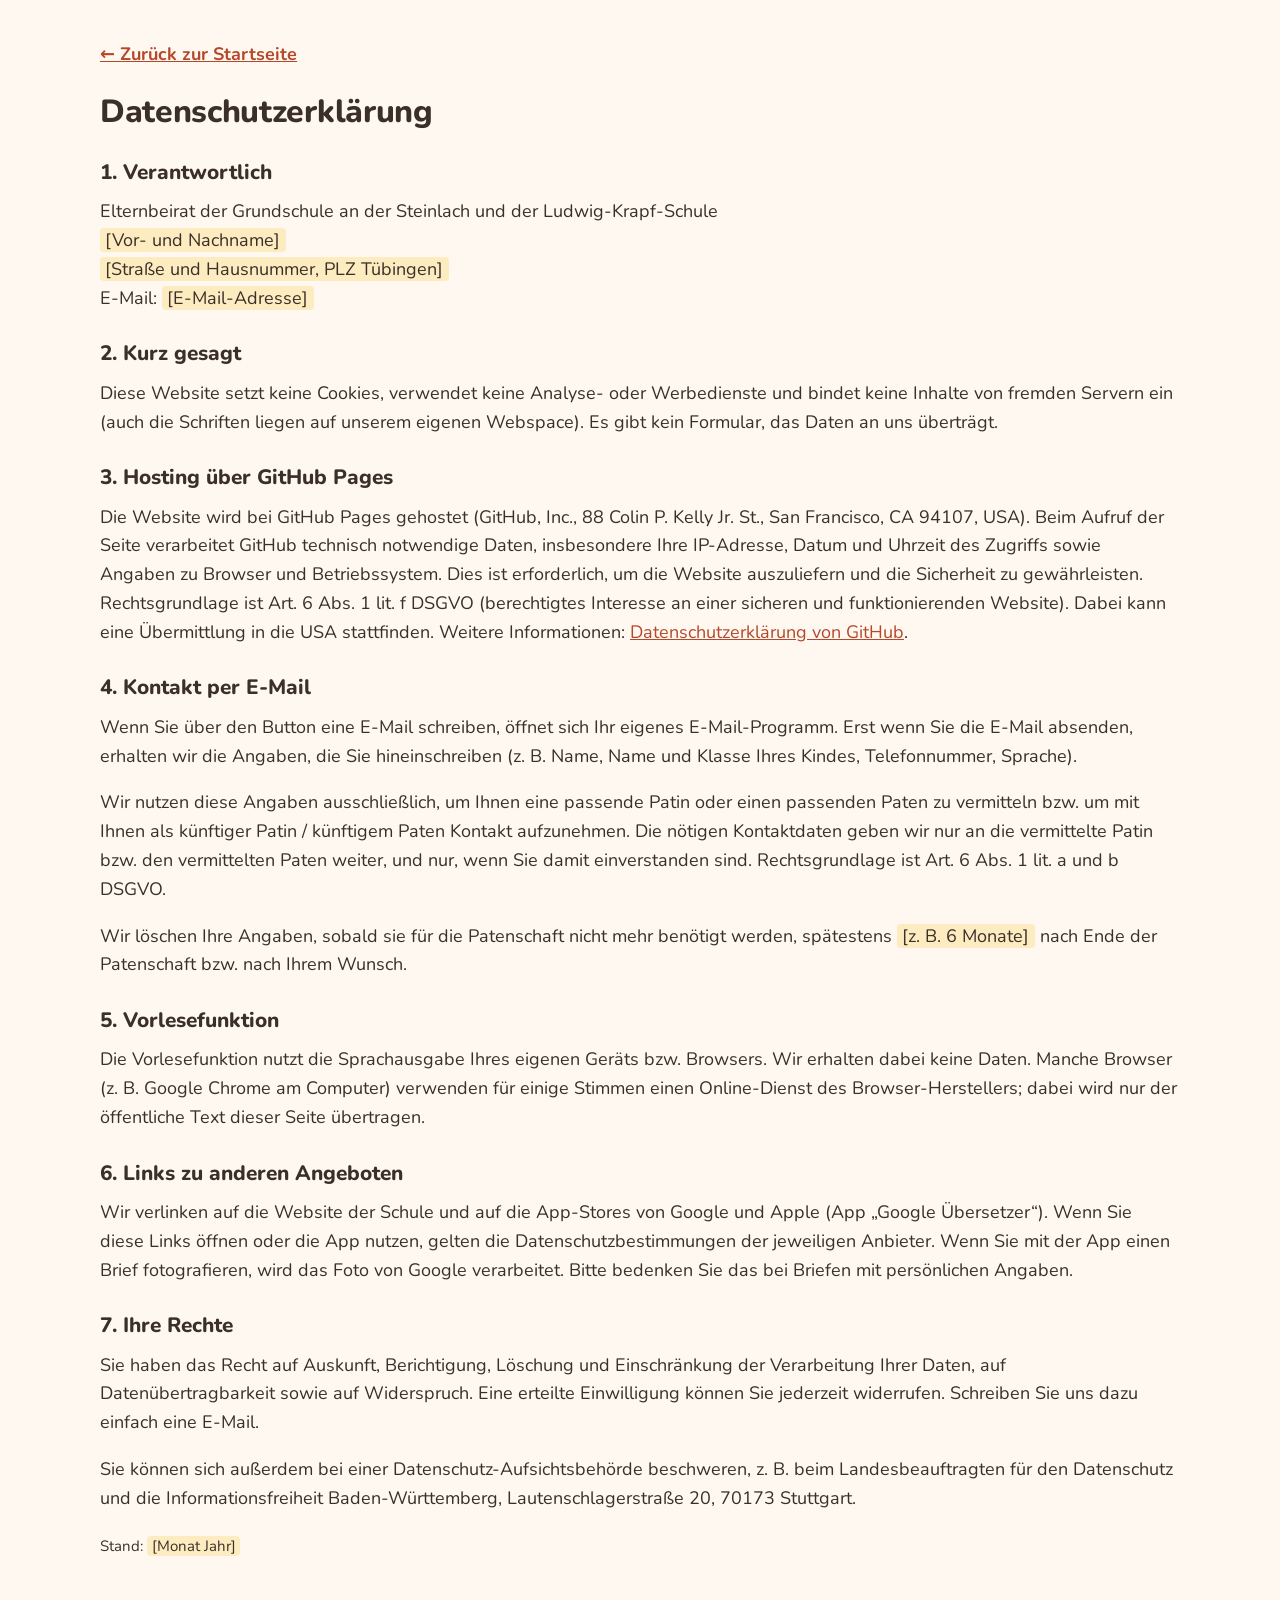
==== datenschutz.html @ a1017243 "Erste Version" ====
<!DOCTYPE html>
<html lang="de">
<head>
  <meta charset="utf-8">
  <meta name="viewport" content="width=device-width, initial-scale=1">
  <title>Datenschutz – Patenschaften Steinlach & Ludwig-Krapf-Schule</title>
  <meta name="robots" content="noindex">
  <link rel="stylesheet" href="style.css">
</head>
<body>
  <main class="legal wrap">
    <a class="backlink" href="index.html">← Zurück zur Startseite</a>
    <h1>Datenschutzerklärung</h1>

    <!-- Alle gelb markierten Stellen (class="ph") bitte ersetzen.
         Diese Vorlage ersetzt keine Rechtsberatung. Bitte vor Veröffentlichung prüfen lassen. -->

    <h2>1. Verantwortlich</h2>
    <p>
      Elternbeirat der Grundschule an der Steinlach und der Ludwig-Krapf-Schule<br>
      <span class="ph">[Vor- und Nachname]</span><br>
      <span class="ph">[Straße und Hausnummer, PLZ Tübingen]</span><br>
      E-Mail: <span class="ph">[E-Mail-Adresse]</span>
    </p>

    <h2>2. Kurz gesagt</h2>
    <p>Diese Website setzt keine Cookies, verwendet keine Analyse- oder Werbedienste und bindet keine Inhalte von fremden Servern ein (auch die Schriften liegen auf unserem eigenen Webspace). Es gibt kein Formular, das Daten an uns überträgt.</p>

    <h2>3. Hosting über GitHub Pages</h2>
    <p>Die Website wird bei GitHub Pages gehostet (GitHub, Inc., 88 Colin P. Kelly Jr. St., San Francisco, CA 94107, USA). Beim Aufruf der Seite verarbeitet GitHub technisch notwendige Daten, insbesondere Ihre IP-Adresse, Datum und Uhrzeit des Zugriffs sowie Angaben zu Browser und Betriebssystem. Dies ist erforderlich, um die Website auszuliefern und die Sicherheit zu gewährleisten. Rechtsgrundlage ist Art. 6 Abs. 1 lit. f DSGVO (berechtigtes Interesse an einer sicheren und funktionierenden Website). Dabei kann eine Übermittlung in die USA stattfinden. Weitere Informationen: <a href="https://docs.github.com/de/site-policy/privacy-policies/github-general-privacy-statement" target="_blank" rel="noopener">Datenschutzerklärung von GitHub</a>.</p>

    <h2>4. Kontakt per E-Mail</h2>
    <p>Wenn Sie über den Button eine E-Mail schreiben, öffnet sich Ihr eigenes E-Mail-Programm. Erst wenn Sie die E-Mail absenden, erhalten wir die Angaben, die Sie hineinschreiben (z. B. Name, Name und Klasse Ihres Kindes, Telefonnummer, Sprache).</p>
    <p>Wir nutzen diese Angaben ausschließlich, um Ihnen eine passende Patin oder einen passenden Paten zu vermitteln bzw. um mit Ihnen als künftiger Patin / künftigem Paten Kontakt aufzunehmen. Die nötigen Kontaktdaten geben wir nur an die vermittelte Patin bzw. den vermittelten Paten weiter, und nur, wenn Sie damit einverstanden sind. Rechtsgrundlage ist Art. 6 Abs. 1 lit. a und b DSGVO.</p>
    <p>Wir löschen Ihre Angaben, sobald sie für die Patenschaft nicht mehr benötigt werden, spätestens <span class="ph">[z. B. 6 Monate]</span> nach Ende der Patenschaft bzw. nach Ihrem Wunsch.</p>

    <h2>5. Vorlesefunktion</h2>
    <p>Die Vorlesefunktion nutzt die Sprachausgabe Ihres eigenen Geräts bzw. Browsers. Wir erhalten dabei keine Daten. Manche Browser (z. B. Google Chrome am Computer) verwenden für einige Stimmen einen Online-Dienst des Browser-Herstellers; dabei wird nur der öffentliche Text dieser Seite übertragen.</p>

    <h2>6. Links zu anderen Angeboten</h2>
    <p>Wir verlinken auf die Website der Schule und auf die App-Stores von Google und Apple (App „Google Übersetzer“). Wenn Sie diese Links öffnen oder die App nutzen, gelten die Datenschutzbestimmungen der jeweiligen Anbieter. Wenn Sie mit der App einen Brief fotografieren, wird das Foto von Google verarbeitet. Bitte bedenken Sie das bei Briefen mit persönlichen Angaben.</p>

    <h2>7. Ihre Rechte</h2>
    <p>Sie haben das Recht auf Auskunft, Berichtigung, Löschung und Einschränkung der Verarbeitung Ihrer Daten, auf Datenübertragbarkeit sowie auf Widerspruch. Eine erteilte Einwilligung können Sie jederzeit widerrufen. Schreiben Sie uns dazu einfach eine E-Mail.</p>
    <p>Sie können sich außerdem bei einer Datenschutz-Aufsichtsbehörde beschweren, z. B. beim Landesbeauftragten für den Datenschutz und die Informationsfreiheit Baden-Württemberg, Lautenschlagerstraße 20, 70173 Stuttgart.</p>

    <p><small>Stand: <span class="ph">[Monat Jahr]</span></small></p>
  </main>
</body>
</html>
---- style.css ----
/* Schriften liegen lokal (keine Verbindung zu Google Fonts – datenschutzfreundlich) */
@font-face { font-family: "Nunito"; font-style: normal; font-display: swap; font-weight: 300 900;
  src: url("fonts/nunito-latin-wght-normal.woff2") format("woff2-variations");
  unicode-range: U+0000-00FF,U+0131,U+0152-0153,U+02BB-02BC,U+02C6,U+02DA,U+02DC,U+0304,U+0308,U+0329,U+2000-206F,U+20AC,U+2122,U+2191,U+2193,U+2212,U+2215,U+FEFF,U+FFFD; }
@font-face { font-family: "Nunito"; font-style: normal; font-display: swap; font-weight: 300 900;
  src: url("fonts/nunito-latin-ext-wght-normal.woff2") format("woff2-variations");
  unicode-range: U+0100-02BA,U+02BD-02C5,U+02C7-02CC,U+02CE-02D7,U+02DD-02FF,U+0304,U+0308,U+0329,U+1D00-1DBF,U+1E00-1E9F,U+1EF2-1EFF,U+2020,U+20A0-20AB,U+20AD-20C0,U+2113,U+2C60-2C7F,U+A720-A7FF; }
@font-face { font-family: "Nunito"; font-style: normal; font-display: swap; font-weight: 300 900;
  src: url("fonts/nunito-cyrillic-wght-normal.woff2") format("woff2-variations");
  unicode-range: U+0301,U+0400-045F,U+0490-0491,U+04B0-04B1,U+2116; }
@font-face { font-family: "Vazirmatn"; font-style: normal; font-display: swap; font-weight: 100 900;
  src: url("fonts/vazirmatn-arabic-wght-normal.woff2") format("woff2-variations");
  unicode-range: U+0600-06FF,U+0750-077F,U+0870-088E,U+0890-0891,U+0897-08E1,U+08E3-08FF,U+200C-200E,U+2010-2011,U+204F,U+2E41,U+FB50-FDFF,U+FE70-FE74,U+FE76-FEFC; }

:root {
  --bg: #FFF8F0;
  --surface: #FFFFFF;
  --ink: #3B2F2A;
  --muted: #6B5A51;
  --line: #EEDFD2;
  --primary: #B5482A;
  --primary-dark: #963A20;
  --sun: #F6C453;
  --sun-soft: #FDECC0;
  --rose-soft: #F9DCD2;
  --leaf: #2F6E5F;
  --leaf-soft: #DCEFE8;
  --radius: 22px;
  --shadow: 0 10px 30px -12px rgba(120, 70, 40, .25);
  --font: "Nunito", "Segoe UI", system-ui, -apple-system, Roboto, "Noto Sans", sans-serif;
}

*, *::before, *::after { box-sizing: border-box; }
html { scroll-behavior: smooth; -webkit-text-size-adjust: 100%; }
body {
  margin: 0; background: var(--bg); color: var(--ink);
  font-family: var(--font); font-size: 1.125rem; line-height: 1.6;
}
html[dir="rtl"] body, .rtl-font { font-family: "Vazirmatn", "Noto Naskh Arabic", "Segoe UI", Tahoma, sans-serif; line-height: 1.85; }

img, svg { max-width: 100%; }
a { color: var(--primary); }
h1, h2, h3 { line-height: 1.2; margin: 0 0 .6em; font-weight: 800; }
h1 { font-size: clamp(2rem, 5.5vw, 3.1rem); letter-spacing: -.01em; }
h2 { font-size: clamp(1.5rem, 3.6vw, 2rem); }
p { margin: 0 0 1em; }
.wrap { width: min(1080px, 100% - 2.5rem); margin-inline: auto; }

.skip { position: absolute; inset-inline-start: -999px; top: 0; background: var(--ink); color: #fff; padding: .6rem 1rem; z-index: 99; }
.skip:focus { inset-inline-start: 1rem; }
:focus-visible { outline: 3px solid var(--sun); outline-offset: 3px; border-radius: 8px; }

/* ---------- Sprachleiste ---------- */
.langbar { background: var(--surface); border-bottom: 1px solid var(--line); position: sticky; top: 0; z-index: 10; }
.langbar__inner { width: min(1080px, 100% - 1.5rem); margin-inline: auto; padding: .75rem 0; display: flex; align-items: center; gap: .5rem 1rem; flex-wrap: wrap; }
.langbar__label { margin: 0; display: flex; align-items: center; gap: .4rem; color: var(--muted); font-weight: 700; font-size: .95rem; }
.langbar__list { display: flex; flex-wrap: wrap; gap: .45rem; flex: 1; }
.langbtn {
  font: inherit; font-size: 1rem; font-weight: 700; color: var(--ink);
  background: var(--bg); border: 2px solid var(--line); border-radius: 999px;
  padding: .45rem 1rem; cursor: pointer; text-decoration: none; line-height: 1.3;
  min-height: 44px; display: inline-flex; align-items: center; justify-content: center;
  transition: background .15s, border-color .15s;
}
.langbtn:hover { border-color: var(--primary); }
.langbtn[aria-current="true"] { background: var(--primary); border-color: var(--primary); color: #fff; }
.langbtn[lang="ar"], .langbtn[lang="fa-AF"] { font-family: "Vazirmatn", sans-serif; }

@media (max-width: 720px) {
  .langbar { position: static; }
  .langbar__label { width: 100%; }
  .langbar__list { display: grid; grid-template-columns: repeat(3, 1fr); }
  .langbtn { padding: .45rem .4rem; font-size: .98rem; }
}

/* ---------- Buttons ---------- */
.btn {
  font: inherit; font-weight: 800; font-size: 1.08rem; line-height: 1.25;
  display: inline-flex; align-items: center; justify-content: center; gap: .55rem;
  padding: .85rem 1.4rem; min-height: 52px; border-radius: 999px; border: 2px solid transparent;
  text-decoration: none; cursor: pointer; transition: transform .12s, background .15s;
}
.btn:active { transform: scale(.98); }
.btn--primary { background: var(--primary); color: #fff; box-shadow: var(--shadow); }
.btn--primary:hover { background: var(--primary-dark); }
.btn--soft { background: var(--surface); color: var(--ink); border-color: var(--line); }
.btn--soft:hover { border-color: var(--primary); }
.btn--soft[aria-pressed="true"] { background: var(--rose-soft); border-color: var(--primary); }
.btn--light { background: #fff; color: var(--leaf); }
.btn--light:hover { background: var(--leaf-soft); }
.btn--small { min-height: 40px; padding: .4rem 1rem; font-size: .95rem; background: var(--bg); border-color: var(--line); color: var(--ink); }
.btn--big { font-size: 1.2rem; padding: 1rem 1.8rem; min-height: 60px; }
.btn .ico-stop { display: none; }
.btn[aria-pressed="true"] .ico-stop { display: block; }
.btn[aria-pressed="true"] .ico-play { display: none; }

/* ---------- Hero ---------- */
.hero { padding: clamp(2rem, 6vw, 4.5rem) 0 clamp(1.5rem, 4vw, 3rem); }
.hero__grid { display: grid; grid-template-columns: 1.15fr .85fr; gap: 2rem; align-items: center; }
.schools { display: flex; align-items: center; gap: .8rem; margin-bottom: 1.2rem; }
.schools p { margin: 0; color: var(--muted); font-weight: 700; font-size: 1rem; }
.schools__logo { height: 52px; width: auto; }
.lead { font-size: 1.25rem; color: var(--ink); max-width: 36em; }
.chips { list-style: none; padding: 0; margin: 1.2rem 0 1.6rem; display: flex; flex-wrap: wrap; gap: .5rem; }
.chips li { background: var(--leaf-soft); color: var(--leaf); font-weight: 800; border-radius: 999px; padding: .35rem .9rem .35rem .7rem; display: inline-flex; align-items: center; gap: .35rem; font-size: 1rem; }
.chips li::before { content: ""; width: 1.05em; height: 1.05em; background: no-repeat center/contain url("data:image/svg+xml,%3Csvg xmlns='http://www.w3.org/2000/svg' viewBox='0 0 20 20'%3E%3Ccircle cx='10' cy='10' r='10' fill='%232F6E5F'/%3E%3Cpath d='m5.5 10.3 3 3 6-6.3' fill='none' stroke='white' stroke-width='2.2' stroke-linecap='round' stroke-linejoin='round'/%3E%3C/svg%3E"); flex: none; }
.hero__actions { display: flex; flex-wrap: wrap; gap: .75rem; }
.readmsg { margin-top: 1rem; background: var(--sun-soft); border-radius: 14px; padding: .7rem 1rem; font-size: 1rem; }
.hero__art svg { width: 100%; height: auto; }
@media (max-width: 820px) {
  .hero__grid { grid-template-columns: 1fr; }
  .hero__art { order: -1; max-width: 260px; margin-inline: auto; }
  .hero__actions .btn { flex: 1 1 100%; }
}

/* ---------- Abschnitte ---------- */
.section { padding: clamp(2.2rem, 6vw, 4rem) 0; }
.section--tint { background: var(--sun-soft); }
.section--leaf { background: var(--leaf); color: #fff; }
.section--leaf h2 { color: #fff; }

.steps { list-style: none; padding: 0; margin: 1.4rem 0 0; display: grid; grid-template-columns: repeat(3, 1fr); gap: 1.2rem; counter-reset: s; }
.steps li { background: var(--surface); border-radius: var(--radius); padding: 1.5rem 1.4rem 1.4rem; box-shadow: var(--shadow); position: relative; counter-increment: s; }
.steps li::before { content: counter(s); display: grid; place-items: center; width: 2.6rem; height: 2.6rem; border-radius: 50%; background: var(--sun); color: var(--ink); font-weight: 900; font-size: 1.25rem; margin-bottom: .8rem; }
.steps h3 { font-size: 1.25rem; margin-bottom: .35em; }
.steps p { margin: 0; color: var(--muted); }
@media (max-width: 820px) { .steps { grid-template-columns: 1fr; } }

.two-col { display: grid; grid-template-columns: 1.3fr .7fr; gap: 2.5rem; align-items: center; }
.two-col--art { grid-template-columns: .45fr 1.55fr; }
@media (max-width: 820px) { .two-col, .two-col--art { grid-template-columns: 1fr; gap: 1.5rem; } .phone { display: none; } }

.checks { list-style: none; padding: 0; margin: 0 0 1.2rem; display: grid; gap: .65rem; }
.checks li { position: relative; padding-inline-start: 2.1rem; }
.checks li::before { content: ""; position: absolute; inset-inline-start: 0; top: .2em; width: 1.4rem; height: 1.4rem; background: no-repeat center/contain url("data:image/svg+xml,%3Csvg xmlns='http://www.w3.org/2000/svg' viewBox='0 0 20 20'%3E%3Ccircle cx='10' cy='10' r='10' fill='%23B5482A'/%3E%3Cpath d='m5.5 10.3 3 3 6-6.3' fill='none' stroke='white' stroke-width='2.2' stroke-linecap='round' stroke-linejoin='round'/%3E%3C/svg%3E"); }
.note { font-size: 1rem; color: var(--muted); background: rgba(255,255,255,.6); border-radius: 14px; padding: .75rem 1rem; }
.note--light { background: rgba(255,255,255,.12); color: #fff; margin-top: 1.2rem; }
.quote { background: var(--surface); border-radius: var(--radius); padding: 1.6rem; text-align: center; box-shadow: var(--shadow); }
.quote p { margin: .6rem 0 0; font-weight: 700; font-size: 1.15rem; }

.card { background: var(--surface); border-radius: calc(var(--radius) + 6px); padding: clamp(1.4rem, 4vw, 2.6rem); box-shadow: var(--shadow); }
.card--sun { background: var(--rose-soft); box-shadow: none; }
.contact { max-width: 760px; margin-inline: auto; text-align: center; }
.contact__person { display: flex; align-items: center; justify-content: center; gap: 1rem; margin-bottom: 1rem; text-align: start; }
.contact__person h2 { margin: 0 0 .15em; }
.contact__name { margin: 0; color: var(--muted); }
.avatar { flex: none; }
.hint { color: var(--muted); font-size: 1rem; margin-top: 1rem; }
.copyline { display: flex; flex-wrap: wrap; align-items: center; justify-content: center; gap: .5rem; font-size: 1rem; color: var(--muted); border-top: 1px dashed var(--line); padding-top: 1rem; }
.copyline code { font-family: inherit; font-weight: 800; color: var(--ink); direction: ltr; unicode-bidi: isolate; word-break: break-all; }

.numlist { padding-inline-start: 1.4rem; margin: 0 0 1.2rem; display: grid; gap: .45rem; }
.numlist li::marker { font-weight: 900; color: var(--sun); }
.store { display: flex; flex-wrap: wrap; gap: .6rem; }

.footer { padding: 2rem 0 2.5rem; color: var(--muted); font-size: 1rem; border-top: 1px solid var(--line); }
.footer p { margin: 0 0 .5rem; }
.footer__links { display: flex; flex-wrap: wrap; gap: .4rem 1.4rem; }

/* Vorlesen: aktuell gelesener Abschnitt */
.reading { background: var(--sun-soft); box-shadow: 0 0 0 .3em var(--sun-soft); border-radius: 6px; }
.section--leaf .reading { background: rgba(246,196,83,.3); box-shadow: 0 0 0 .3em rgba(246,196,83,.3); }

.noscript { padding: 1rem; text-align: center; background: var(--sun-soft); }

/* Rechtstexte */
.legal { padding: 2.5rem 0 3rem; }
.legal h1 { font-size: 2rem; }
.legal h2 { font-size: 1.3rem; margin-top: 1.8rem; }
.legal .ph { background: var(--sun-soft); padding: 0 .3em; border-radius: 4px; }
.backlink { display: inline-block; margin-bottom: 1.5rem; font-weight: 700; }

@media (prefers-reduced-motion: reduce) { html { scroll-behavior: auto; } .btn { transition: none; } }

[tabindex="-1"]:focus { outline: none; }
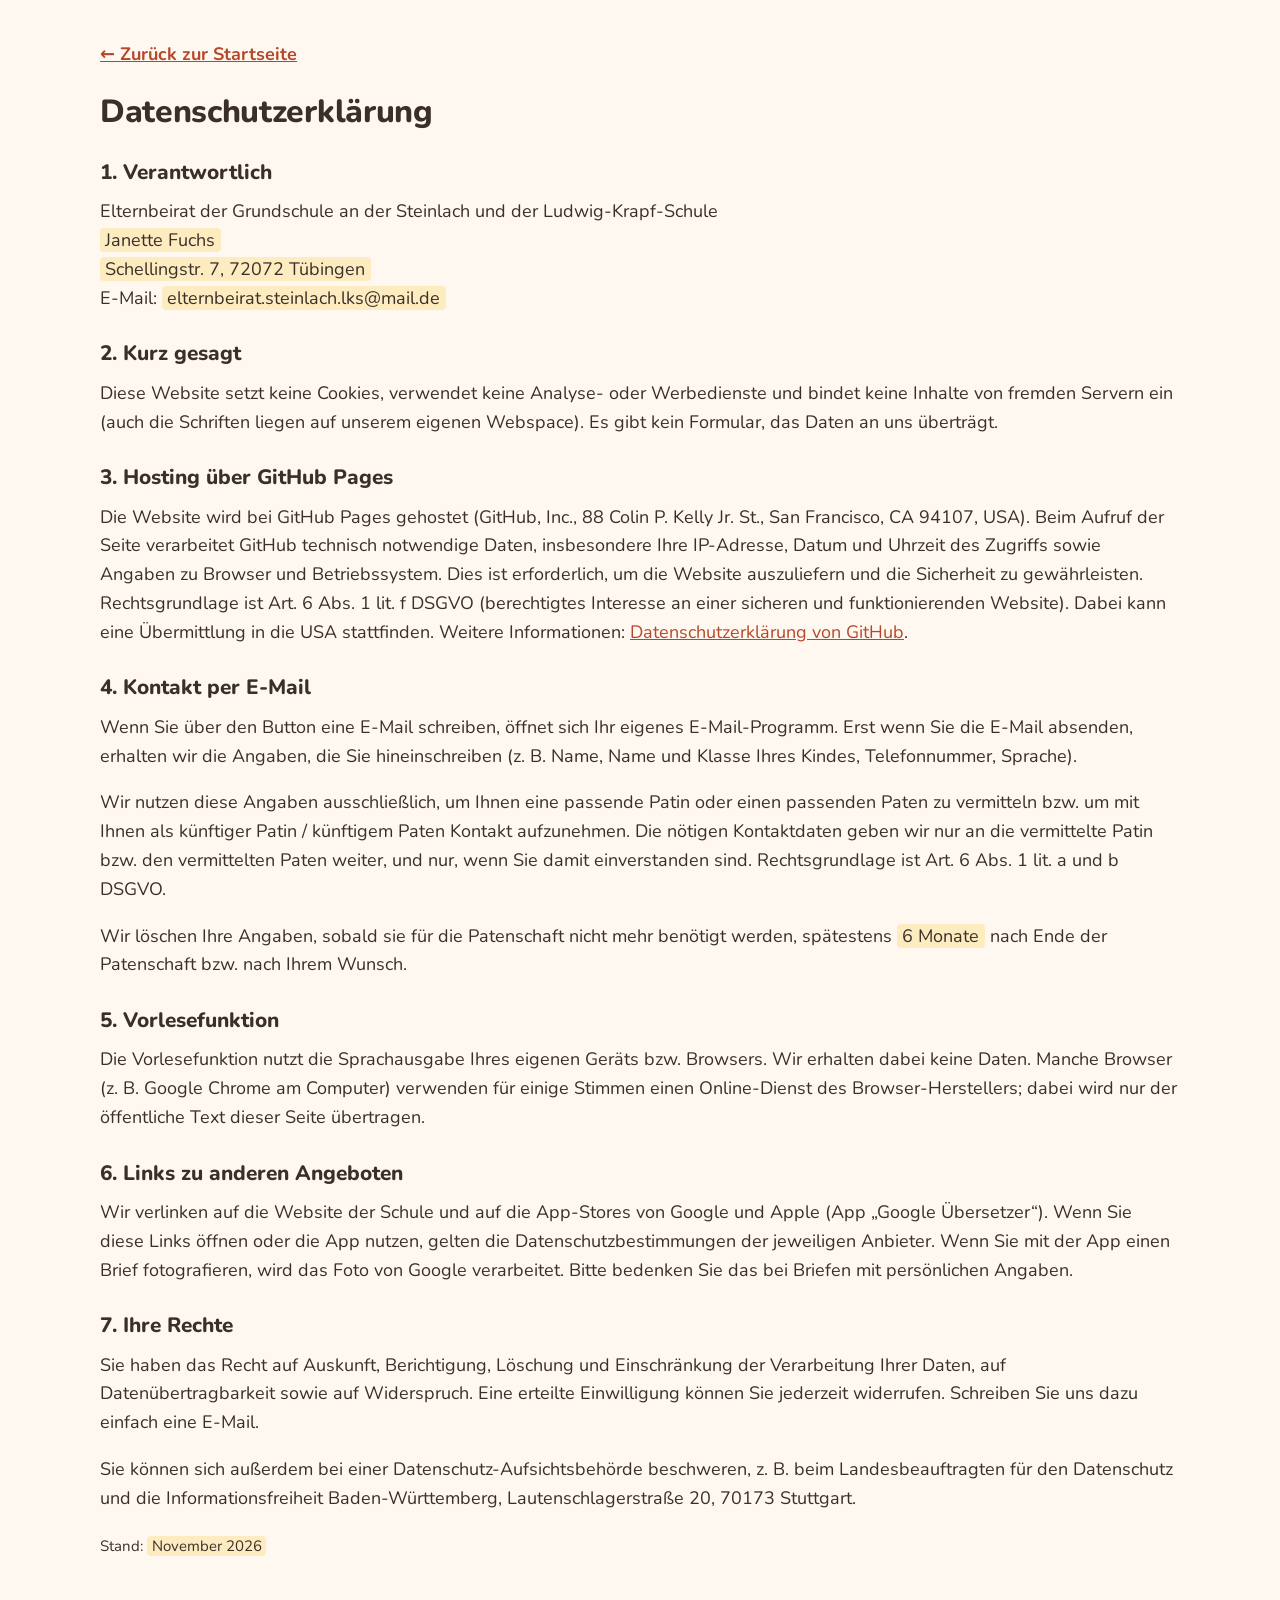
==== commit 215c6db5: "Changes name" ====
--- a/datenschutz.html
+++ b/datenschutz.html
@@ -18,9 +18,9 @@
     <h2>1. Verantwortlich</h2>
     <p>
       Elternbeirat der Grundschule an der Steinlach und der Ludwig-Krapf-Schule<br>
-      <span class="ph">[Vor- und Nachname]</span><br>
-      <span class="ph">[Straße und Hausnummer, PLZ Tübingen]</span><br>
-      E-Mail: <span class="ph">[E-Mail-Adresse]</span>
+      <span class="ph">Janette Fuchs</span><br>
+      <span class="ph">Schellingstr. 7, 72072 Tübingen</span><br>
+      E-Mail: <span class="ph">elternbeirat.steinlach.lks@mail.de</span>
     </p>
 
     <h2>2. Kurz gesagt</h2>
@@ -32,7 +32,7 @@
     <h2>4. Kontakt per E-Mail</h2>
     <p>Wenn Sie über den Button eine E-Mail schreiben, öffnet sich Ihr eigenes E-Mail-Programm. Erst wenn Sie die E-Mail absenden, erhalten wir die Angaben, die Sie hineinschreiben (z. B. Name, Name und Klasse Ihres Kindes, Telefonnummer, Sprache).</p>
     <p>Wir nutzen diese Angaben ausschließlich, um Ihnen eine passende Patin oder einen passenden Paten zu vermitteln bzw. um mit Ihnen als künftiger Patin / künftigem Paten Kontakt aufzunehmen. Die nötigen Kontaktdaten geben wir nur an die vermittelte Patin bzw. den vermittelten Paten weiter, und nur, wenn Sie damit einverstanden sind. Rechtsgrundlage ist Art. 6 Abs. 1 lit. a und b DSGVO.</p>
-    <p>Wir löschen Ihre Angaben, sobald sie für die Patenschaft nicht mehr benötigt werden, spätestens <span class="ph">[z. B. 6 Monate]</span> nach Ende der Patenschaft bzw. nach Ihrem Wunsch.</p>
+    <p>Wir löschen Ihre Angaben, sobald sie für die Patenschaft nicht mehr benötigt werden, spätestens <span class="ph">6 Monate</span> nach Ende der Patenschaft bzw. nach Ihrem Wunsch.</p>
 
     <h2>5. Vorlesefunktion</h2>
     <p>Die Vorlesefunktion nutzt die Sprachausgabe Ihres eigenen Geräts bzw. Browsers. Wir erhalten dabei keine Daten. Manche Browser (z. B. Google Chrome am Computer) verwenden für einige Stimmen einen Online-Dienst des Browser-Herstellers; dabei wird nur der öffentliche Text dieser Seite übertragen.</p>
@@ -44,7 +44,7 @@
     <p>Sie haben das Recht auf Auskunft, Berichtigung, Löschung und Einschränkung der Verarbeitung Ihrer Daten, auf Datenübertragbarkeit sowie auf Widerspruch. Eine erteilte Einwilligung können Sie jederzeit widerrufen. Schreiben Sie uns dazu einfach eine E-Mail.</p>
     <p>Sie können sich außerdem bei einer Datenschutz-Aufsichtsbehörde beschweren, z. B. beim Landesbeauftragten für den Datenschutz und die Informationsfreiheit Baden-Württemberg, Lautenschlagerstraße 20, 70173 Stuttgart.</p>
 
-    <p><small>Stand: <span class="ph">[Monat Jahr]</span></small></p>
+    <p><small>Stand: <span class="ph">November 2026</span></small></p>
   </main>
 </body>
 </html>
